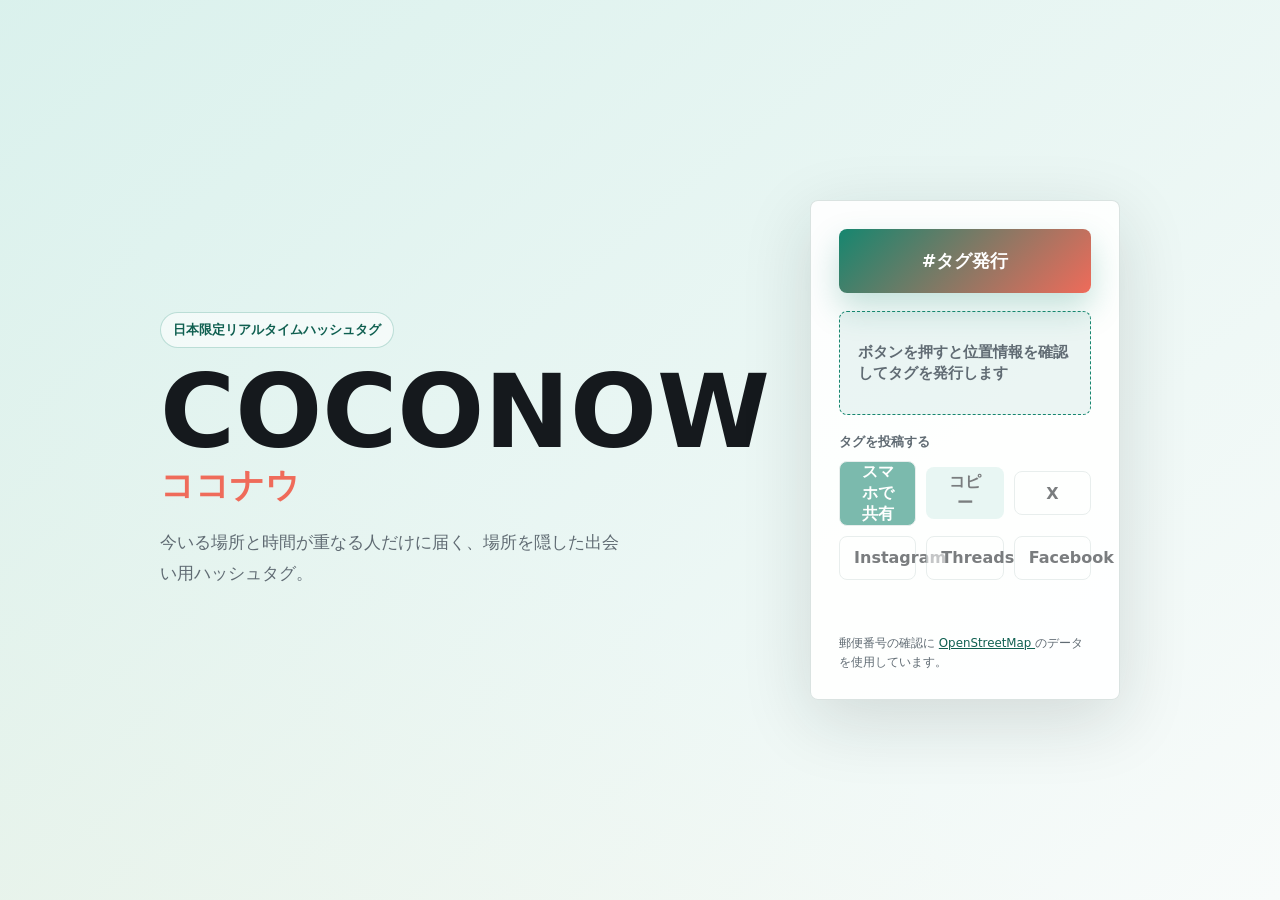
==== work/index.html @ 006423c8 "Improve sharing buttons and harden worker timestamp" ====
<!doctype html>
<html lang="ja">
  <head>
    <meta charset="UTF-8" />
    <meta name="viewport" content="width=device-width, initial-scale=1.0" />
    <title>COCONOW - ココナウ</title>
    <link rel="stylesheet" href="./styles.css" />
  </head>
  <body>
    <main class="app-shell">
      <section class="hero" aria-labelledby="app-title">
        <p class="eyebrow">日本限定リアルタイムハッシュタグ</p>
        <h1 id="app-title">
          <span>COCONOW</span>
          <small>ココナウ</small>
        </h1>
        <p class="lead">
          今いる場所と時間が重なる人だけに届く、場所を隠した出会い用ハッシュタグ。
        </p>
      </section>

      <section class="generator" aria-label="ハッシュタグ発行">
        <button class="primary-button" id="issueButton" type="button">
          #タグ発行
        </button>

        <output class="tag-output" id="tagOutput" aria-live="polite">
          <span>ボタンを押すと位置情報を確認してタグを発行します</span>
        </output>

        <div class="postal-panel" id="postalPanel" hidden>
          <label class="field">
            <span>検出エリア（郵便番号の上6桁）</span>
            <input
              id="postalArea"
              type="text"
              inputmode="numeric"
              autocomplete="postal-code"
              placeholder="例: 556000"
              maxlength="7"
            />
          </label>
          <button class="secondary-button" id="reissueButton" type="button">
            修正して再発行
          </button>
        </div>

        <div class="actions" id="actions">
          <p class="actions-title">タグを投稿する</p>
          <button class="share-button primary-share" data-share="native" type="button" disabled>
            スマホで共有
          </button>
          <button class="copy-button" id="copyButton" type="button" disabled>コピー</button>
          <button class="share-button" data-share="x" type="button" disabled>X</button>
          <button class="share-button" data-share="instagram" type="button" disabled>Instagram</button>
          <button class="share-button" data-share="threads" type="button" disabled>Threads</button>
          <button class="share-button" data-share="facebook" type="button" disabled>Facebook</button>
        </div>

        <p id="message" class="message" role="status" aria-live="polite"></p>

        <p class="attribution">
          郵便番号の確認に
          <a href="https://www.openstreetmap.org/copyright" target="_blank" rel="noreferrer">
            OpenStreetMap
          </a>
          のデータを使用しています。
        </p>
      </section>
    </main>

    <script src="./app.js"></script>
  </body>
</html>
---- work/styles.css ----
:root {
  color-scheme: light;
  --ink: #15191d;
  --muted: #606b73;
  --line: #d8e2e0;
  --paper: #f8fbfa;
  --surface: rgba(255, 255, 255, 0.9);
  --green: #16866f;
  --green-dark: #0f5f50;
  --coral: #ef6b5a;
  --aqua: #d7f0eb;
  --yellow: #f4c65f;
  --shadow: 0 20px 70px rgba(20, 33, 37, 0.14);
  font-family:
    "Hiragino Kaku Gothic ProN", "Yu Gothic", "Meiryo", system-ui, sans-serif;
}

* {
  box-sizing: border-box;
}

body {
  min-height: 100vh;
  margin: 0;
  color: var(--ink);
  background:
    linear-gradient(140deg, rgba(215, 240, 235, 0.9), rgba(248, 251, 250, 0.72)),
    linear-gradient(35deg, rgba(244, 198, 95, 0.26), transparent 42%),
    var(--paper);
}

button,
input {
  font: inherit;
}

.app-shell {
  width: min(960px, calc(100% - 32px));
  min-height: 100vh;
  margin: 0 auto;
  display: grid;
  grid-template-columns: 0.9fr 1.1fr;
  gap: 40px;
  align-items: center;
  padding: 48px 0;
}

.hero {
  display: grid;
  gap: 18px;
}

.eyebrow {
  width: fit-content;
  margin: 0;
  padding: 8px 12px;
  border: 1px solid rgba(22, 134, 111, 0.25);
  border-radius: 999px;
  color: var(--green-dark);
  background: rgba(255, 255, 255, 0.58);
  font-size: 0.84rem;
  font-weight: 800;
}

h1 {
  display: grid;
  gap: 6px;
  margin: 0;
  letter-spacing: 0;
}

h1 span {
  font-size: clamp(3.4rem, 9vw, 6.4rem);
  line-height: 0.9;
}

h1 small {
  color: var(--coral);
  font-size: clamp(1.5rem, 3vw, 2.1rem);
  font-weight: 900;
}

.lead {
  max-width: 29rem;
  margin: 0;
  color: var(--muted);
  font-size: 1.05rem;
  line-height: 1.8;
}

.generator {
  display: grid;
  gap: 18px;
  padding: 28px;
  border: 1px solid rgba(216, 226, 224, 0.95);
  border-radius: 8px;
  background: var(--surface);
  box-shadow: var(--shadow);
}

.primary-button,
.secondary-button,
.copy-button,
.share-button {
  min-height: 52px;
  border: 0;
  border-radius: 8px;
  padding: 0 18px;
  cursor: pointer;
  font-weight: 900;
  transition:
    transform 160ms ease,
    box-shadow 160ms ease,
    background 160ms ease;
}

.primary-button {
  width: 100%;
  min-height: 64px;
  color: #fff;
  background: linear-gradient(135deg, var(--green), var(--coral));
  box-shadow: 0 15px 32px rgba(22, 134, 111, 0.25);
  font-size: 1.1rem;
}

.secondary-button,
.copy-button,
.share-button {
  color: var(--ink);
  background: var(--aqua);
}

.share-button {
  min-height: 44px;
  padding: 0 14px;
  background: #fff;
  border: 1px solid var(--line);
}

button:hover:not(:disabled) {
  transform: translateY(-1px);
}

button:disabled {
  cursor: not-allowed;
  opacity: 0.56;
}

.tag-output {
  display: grid;
  place-items: center start;
  min-height: 104px;
  padding: 18px;
  border: 1px dashed var(--green);
  border-radius: 8px;
  color: var(--green-dark);
  background: rgba(22, 134, 111, 0.08);
  font-size: clamp(1rem, 2.4vw, 1.35rem);
  font-weight: 900;
  overflow-wrap: anywhere;
}

.tag-output span {
  color: var(--muted);
  font-size: 0.96rem;
  font-weight: 700;
}

.postal-panel {
  display: grid;
  grid-template-columns: minmax(0, 1fr) auto;
  gap: 12px;
  align-items: end;
}

.postal-panel[hidden] {
  display: none;
}

.field span {
  display: block;
  margin-bottom: 8px;
  color: var(--muted);
  font-size: 0.82rem;
  font-weight: 800;
}

.field input {
  width: 100%;
  height: 52px;
  border: 1px solid var(--line);
  border-radius: 8px;
  padding: 0 14px;
  color: var(--ink);
  background: #fff;
  outline: none;
}

.field input:focus {
  border-color: var(--green);
  box-shadow: 0 0 0 3px rgba(22, 134, 111, 0.18);
}

.actions {
  display: grid;
  grid-template-columns: repeat(3, minmax(0, 1fr));
  gap: 10px;
  align-items: center;
}

.actions-title {
  grid-column: 1 / -1;
  margin: 0;
  color: var(--muted);
  font-size: 0.82rem;
  font-weight: 800;
}

.primary-share {
  color: #fff;
  background: var(--green);
}

.message {
  min-height: 1.5em;
  margin: 0;
  color: var(--muted);
  font-size: 0.92rem;
  line-height: 1.6;
}

.attribution {
  margin: -4px 0 0;
  color: var(--muted);
  font-size: 0.74rem;
  line-height: 1.6;
}

.attribution a {
  color: var(--green-dark);
}

@media (max-width: 820px) {
  .app-shell {
    grid-template-columns: 1fr;
    gap: 28px;
    align-items: start;
    padding: 32px 0;
  }

  h1 span {
    font-size: clamp(3rem, 17vw, 5.2rem);
  }
}

@media (max-width: 560px) {
  .app-shell {
    width: min(100% - 20px, 960px);
  }

  .generator {
    padding: 18px;
  }

  .postal-panel {
    grid-template-columns: 1fr;
  }

  .secondary-button,
  .copy-button,
  .share-button {
    width: 100%;
  }

  .actions {
    grid-template-columns: 1fr 1fr;
  }

  .primary-share {
    grid-column: 1 / -1;
  }

  .share-button,
  .copy-button {
    min-height: 48px;
    padding: 0 10px;
    font-size: 0.92rem;
  }
}
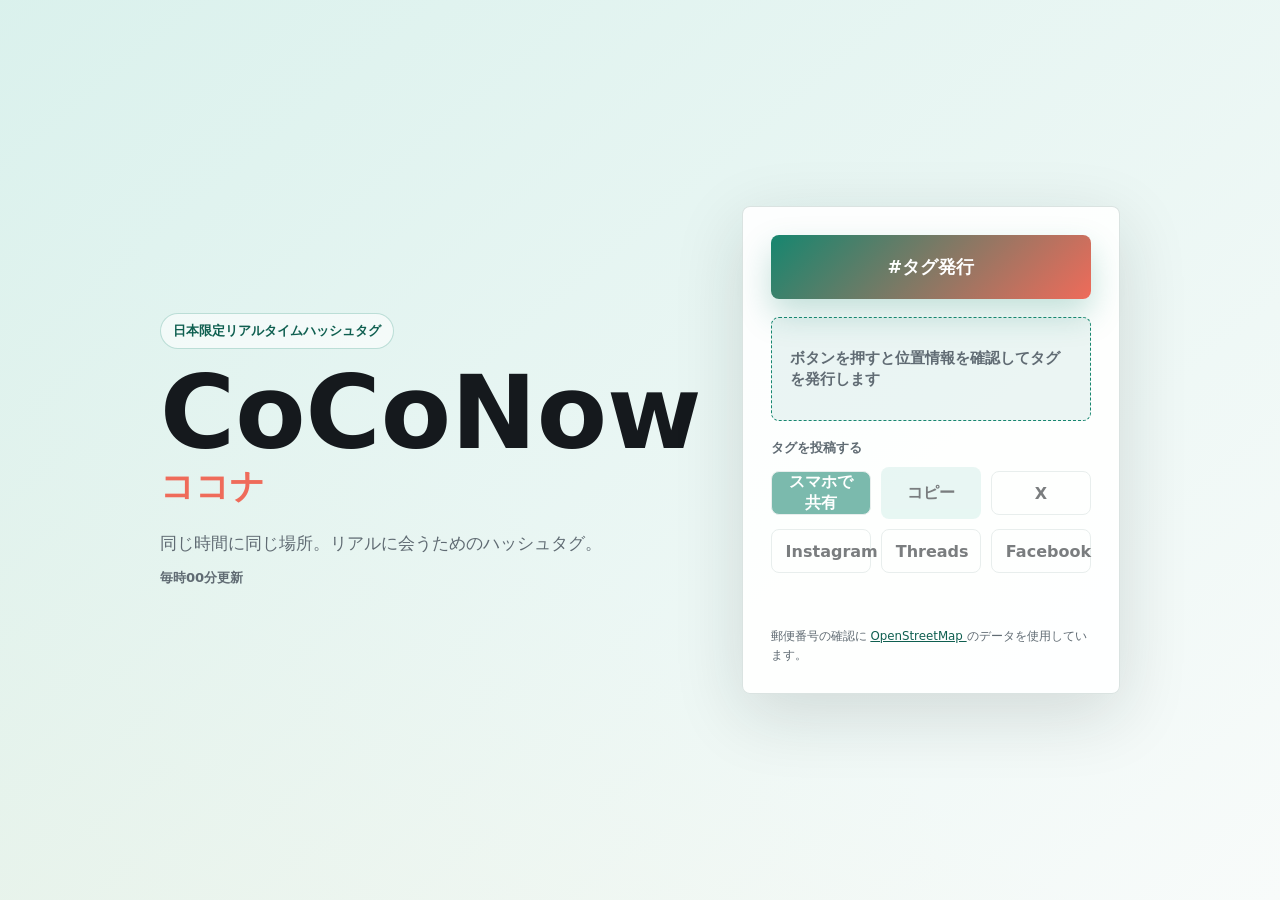
==== commit 7b7408d6: "Rename app to CoCoNow" ====
--- a/work/index.html
+++ b/work/index.html
@@ -3,7 +3,7 @@
   <head>
     <meta charset="UTF-8" />
     <meta name="viewport" content="width=device-width, initial-scale=1.0" />
-    <title>COCONOW - ココナウ</title>
+    <title>CoCoNow-ココナ-</title>
     <link rel="stylesheet" href="./styles.css" />
   </head>
   <body>
@@ -11,12 +11,11 @@
       <section class="hero" aria-labelledby="app-title">
         <p class="eyebrow">日本限定リアルタイムハッシュタグ</p>
         <h1 id="app-title">
-          <span>COCONOW</span>
-          <small>ココナウ</small>
+          <span>CoCoNow</span>
+          <small>ココナ</small>
         </h1>
-        <p class="lead">
-          今いる場所と時間が重なる人だけに届く、場所を隠した出会い用ハッシュタグ。
-        </p>
+        <p class="lead">同じ時間に同じ場所。リアルに会うためのハッシュタグ。</p>
+        <p class="update-note">毎時00分更新</p>
       </section>
 
       <section class="generator" aria-label="ハッシュタグ発行">
--- a/work/styles.css
+++ b/work/styles.css
@@ -88,6 +88,13 @@
   line-height: 1.8;
 }
 
+.update-note {
+  margin: -8px 0 0;
+  color: var(--muted);
+  font-size: 0.82rem;
+  font-weight: 800;
+}
+
 .generator {
   display: grid;
   gap: 18px;
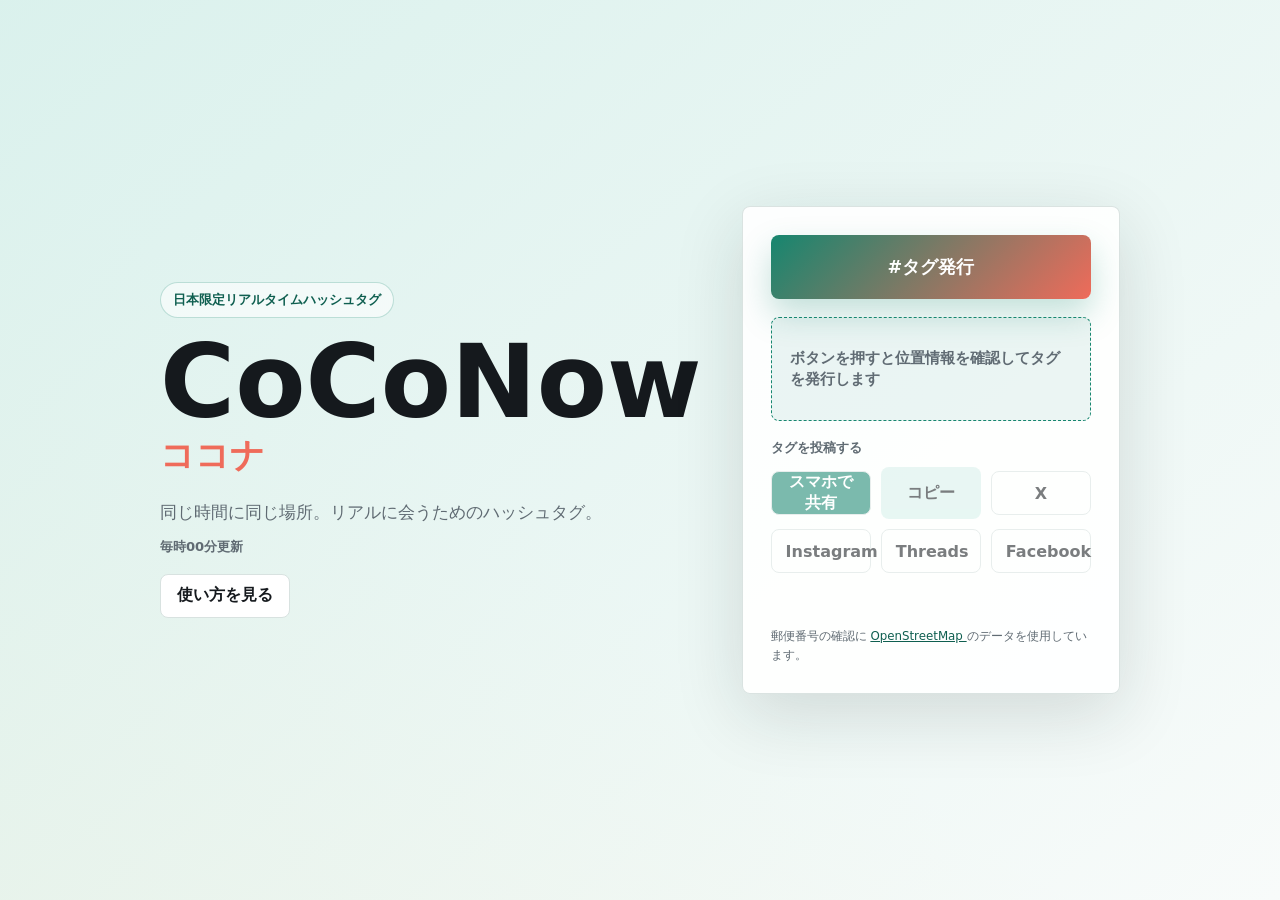
==== commit 83cd12b2: "Update share text" ====
--- a/work/index.html
+++ b/work/index.html
@@ -3,7 +3,7 @@
   <head>
     <meta charset="UTF-8" />
     <meta name="viewport" content="width=device-width, initial-scale=1.0" />
-    <title>CoCoNow-ココナ-</title>
+    <title>CoCoNow-ココナ- | タグ発行</title>
     <link rel="stylesheet" href="./styles.css" />
   </head>
   <body>
@@ -16,6 +16,7 @@
         </h1>
         <p class="lead">同じ時間に同じ場所。リアルに会うためのハッシュタグ。</p>
         <p class="update-note">毎時00分更新</p>
+        <a class="text-link" href="./howto.html">使い方を見る</a>
       </section>
 
       <section class="generator" aria-label="ハッシュタグ発行">
@@ -35,7 +36,7 @@
               type="text"
               inputmode="numeric"
               autocomplete="postal-code"
-              placeholder="例: 556000"
+              placeholder="例: 530000"
               maxlength="7"
             />
           </label>
--- a/work/styles.css
+++ b/work/styles.css
@@ -45,9 +45,25 @@
   padding: 48px 0;
 }
 
+.landing-shell {
+  width: min(960px, calc(100% - 32px));
+  min-height: 100vh;
+  margin: 0 auto;
+  display: grid;
+  gap: 32px;
+  align-content: start;
+  padding: 48px 0;
+}
+
 .hero {
   display: grid;
   gap: 18px;
+}
+
+.landing-hero {
+  display: grid;
+  gap: 18px;
+  padding-top: 18px;
 }
 
 .eyebrow {
@@ -95,6 +111,67 @@
   font-weight: 800;
 }
 
+.primary-link,
+.secondary-link,
+.text-link {
+  width: fit-content;
+  min-height: 44px;
+  display: inline-grid;
+  place-items: center;
+  border-radius: 8px;
+  padding: 0 16px;
+  color: inherit;
+  font-weight: 900;
+  text-decoration: none;
+}
+
+.primary-link {
+  min-height: 56px;
+  color: #fff;
+  background: linear-gradient(135deg, var(--green), var(--coral));
+  box-shadow: 0 15px 32px rgba(22, 134, 111, 0.25);
+}
+
+.secondary-link,
+.text-link {
+  border: 1px solid var(--line);
+  background: #fff;
+}
+
+.guide {
+  display: grid;
+  gap: 18px;
+  padding: 28px;
+  border: 1px solid rgba(216, 226, 224, 0.95);
+  border-radius: 8px;
+  background: var(--surface);
+  box-shadow: var(--shadow);
+}
+
+.guide h2 {
+  margin: 0;
+  font-size: clamp(1.5rem, 4vw, 2.2rem);
+  line-height: 1.25;
+}
+
+.scenario {
+  margin: 0;
+  color: var(--green-dark);
+  font-weight: 900;
+  line-height: 1.8;
+}
+
+.steps {
+  margin: 0;
+  padding-left: 1.35rem;
+  color: var(--muted);
+  line-height: 1.9;
+}
+
+.steps li + li {
+  margin-top: 12px;
+}
+
 .generator {
   display: grid;
   gap: 18px;
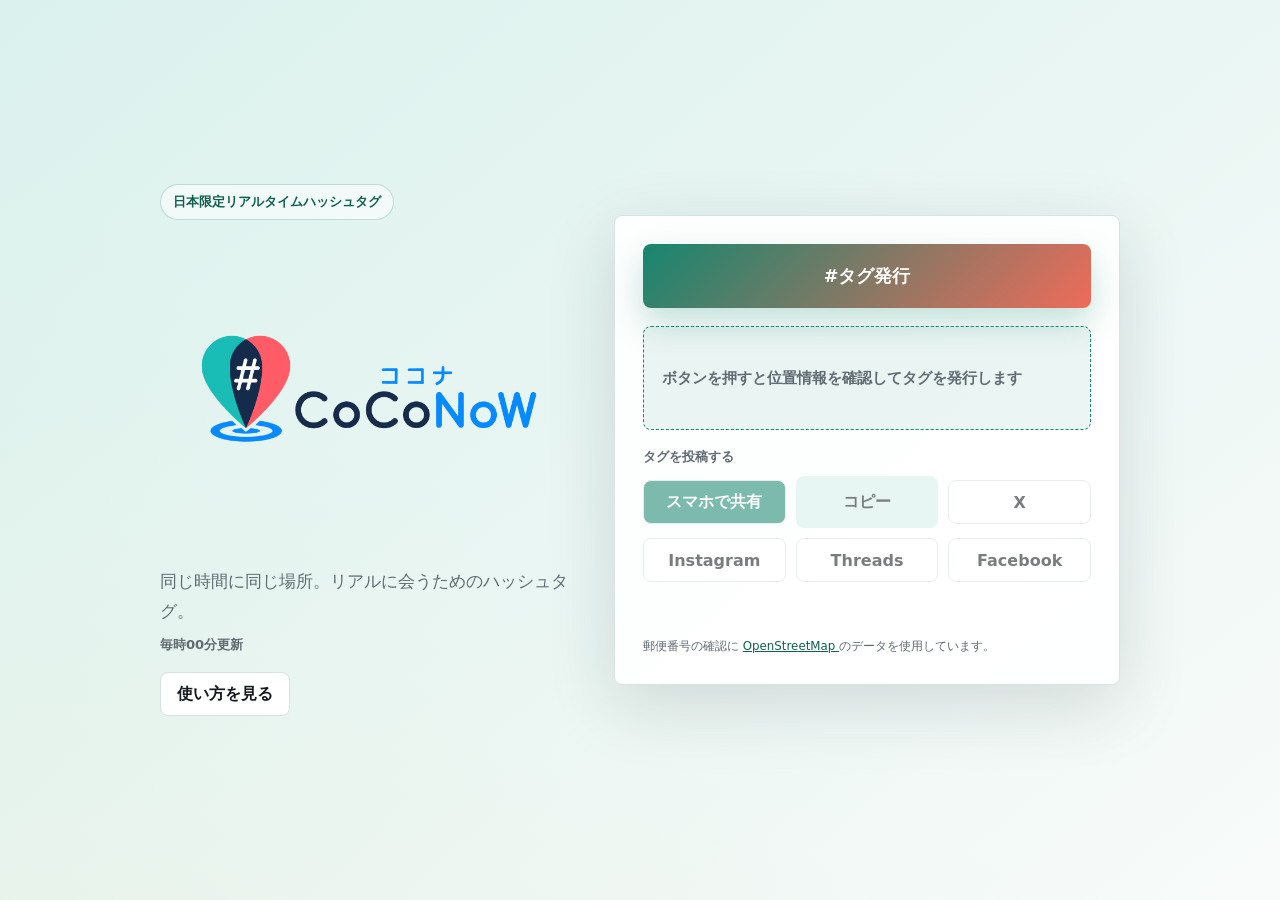
==== commit 7d2e06cf: "Add CoCoNoW logo assets and update branding" ====
--- a/work/index.html
+++ b/work/index.html
@@ -3,16 +3,19 @@
   <head>
     <meta charset="UTF-8" />
     <meta name="viewport" content="width=device-width, initial-scale=1.0" />
-    <title>CoCoNow-ココナ- | タグ発行</title>
+    <title>CoCoNoW-ココナ- | タグ発行</title>
     <link rel="stylesheet" href="./styles.css" />
   </head>
   <body>
     <main class="app-shell">
       <section class="hero" aria-labelledby="app-title">
         <p class="eyebrow">日本限定リアルタイムハッシュタグ</p>
-        <h1 id="app-title">
-          <span>CoCoNow</span>
-          <small>ココナ</small>
+        <h1 id="app-title" class="brand-title">
+          <img
+            class="brand-logo brand-logo-horizontal"
+            src="./assets/brand/coconow-logo-horizontal.png"
+            alt="CoCoNoW ココナ"
+          />
         </h1>
         <p class="lead">同じ時間に同じ場所。リアルに会うためのハッシュタグ。</p>
         <p class="update-note">毎時00分更新</p>
--- a/work/styles.css
+++ b/work/styles.css
@@ -55,6 +55,16 @@
   padding: 48px 0;
 }
 
+.comic-shell {
+  width: min(1040px, calc(100% - 32px));
+  min-height: 100vh;
+  margin: 0 auto;
+  display: grid;
+  gap: 28px;
+  align-content: start;
+  padding: 40px 0 56px;
+}
+
 .hero {
   display: grid;
   gap: 18px;
@@ -64,6 +74,11 @@
   display: grid;
   gap: 18px;
   padding-top: 18px;
+}
+
+.comic-head {
+  display: grid;
+  gap: 16px;
 }
 
 .eyebrow {
@@ -96,6 +111,38 @@
   font-weight: 900;
 }
 
+.brand-title {
+  width: min(100%, 440px);
+}
+
+.brand-title-guide {
+  width: min(100%, 300px);
+}
+
+.brand-logo {
+  display: block;
+  width: 100%;
+  height: auto;
+}
+
+.brand-logo-horizontal {
+  max-width: min(100%, 430px);
+}
+
+.brand-logo-stacked {
+  max-width: min(100%, 250px);
+}
+
+.brand-title-guide small {
+  width: fit-content;
+  margin-top: 4px;
+  padding: 6px 12px;
+  border-radius: 999px;
+  color: var(--green-dark);
+  background: rgba(255, 255, 255, 0.72);
+  font-size: 1rem;
+}
+
 .lead {
   max-width: 29rem;
   margin: 0;
@@ -172,6 +219,276 @@
   margin-top: 12px;
 }
 
+.comic-strip {
+  display: grid;
+  gap: 20px;
+}
+
+.image-panel {
+  position: relative;
+  overflow: hidden;
+  border: 3px solid var(--ink);
+  border-radius: 8px;
+  background: #fff;
+  box-shadow: 8px 8px 0 rgba(21, 25, 29, 0.12);
+}
+
+.image-panel img {
+  width: 100%;
+  display: block;
+  aspect-ratio: 16 / 9;
+  object-fit: cover;
+}
+
+.panel-caption {
+  display: grid;
+  grid-template-columns: auto minmax(0, 1fr);
+  gap: 14px;
+  align-items: start;
+  padding: 18px;
+  border-bottom: 3px solid var(--ink);
+  background: #fff;
+}
+
+.panel-caption span {
+  min-width: 52px;
+  min-height: 38px;
+  display: grid;
+  place-items: center;
+  border-radius: 999px;
+  color: #fff;
+  background: var(--coral);
+  font-size: 0.78rem;
+  font-weight: 900;
+}
+
+.panel-caption p {
+  margin: 0;
+  font-weight: 900;
+  font-size: clamp(1.04rem, 3.8vw, 1.28rem);
+  line-height: 1.7;
+}
+
+.panel-caption small {
+  display: block;
+  margin-top: 8px;
+  color: var(--muted);
+  font-size: 0.82em;
+  font-weight: 800;
+  line-height: 1.75;
+}
+
+.final-card {
+  display: grid;
+  gap: 18px;
+  justify-items: center;
+  padding: 22px 12px 8px;
+  text-align: center;
+}
+
+.final-card p {
+  margin: 0;
+  font-size: clamp(1.25rem, 4.8vw, 1.8rem);
+  line-height: 1.45;
+  font-weight: 900;
+}
+
+.comic-grid {
+  display: grid;
+  grid-template-columns: repeat(2, minmax(0, 1fr));
+  gap: 16px;
+}
+
+.comic-panel {
+  position: relative;
+  min-height: 280px;
+  display: grid;
+  gap: 14px;
+  align-content: center;
+  overflow: hidden;
+  padding: 24px;
+  border: 3px solid var(--ink);
+  border-radius: 8px;
+  background:
+    repeating-linear-gradient(
+      -18deg,
+      rgba(22, 134, 111, 0.07) 0,
+      rgba(22, 134, 111, 0.07) 7px,
+      transparent 7px,
+      transparent 16px
+    ),
+    #fff;
+  box-shadow: 8px 8px 0 rgba(21, 25, 29, 0.12);
+}
+
+.comic-panel.wide {
+  grid-column: 1 / -1;
+  min-height: 240px;
+}
+
+.panel-label {
+  position: absolute;
+  top: 14px;
+  left: 14px;
+  min-width: 42px;
+  min-height: 34px;
+  display: grid;
+  place-items: center;
+  padding: 0 10px;
+  border: 2px solid var(--ink);
+  border-radius: 999px;
+  color: #fff;
+  background: var(--coral);
+  font-size: 0.78rem;
+  font-weight: 900;
+}
+
+.comic-character {
+  width: 96px;
+  height: 96px;
+  display: grid;
+  place-items: center;
+  justify-self: end;
+  border: 3px solid var(--ink);
+  border-radius: 50%;
+  color: #fff;
+  background: linear-gradient(135deg, var(--green), var(--coral));
+  font-size: 1.25rem;
+  font-weight: 900;
+  box-shadow: 5px 5px 0 rgba(21, 25, 29, 0.16);
+}
+
+.sub-character {
+  width: 82px;
+  height: 82px;
+  justify-self: start;
+  background: linear-gradient(135deg, var(--yellow), var(--green));
+}
+
+.speech {
+  position: relative;
+  margin: 0;
+  padding: 16px 18px;
+  border: 3px solid var(--ink);
+  border-radius: 8px;
+  background: #fff;
+  font-weight: 900;
+  line-height: 1.7;
+}
+
+.speech::after {
+  content: "";
+  position: absolute;
+  right: 28px;
+  bottom: -16px;
+  width: 24px;
+  height: 24px;
+  border-right: 3px solid var(--ink);
+  border-bottom: 3px solid var(--ink);
+  background: #fff;
+  transform: rotate(45deg);
+}
+
+.speech.big {
+  max-width: 620px;
+  font-size: clamp(1.15rem, 3vw, 1.8rem);
+}
+
+.caption {
+  margin: 0;
+  color: var(--muted);
+  font-size: 0.94rem;
+  font-weight: 800;
+  line-height: 1.7;
+}
+
+.phone-art,
+.post-card,
+.search-art {
+  width: min(100%, 300px);
+  min-height: 122px;
+  display: grid;
+  gap: 8px;
+  place-content: center;
+  justify-self: center;
+  border: 3px solid var(--ink);
+  border-radius: 8px;
+  background: var(--aqua);
+  box-shadow: 6px 6px 0 rgba(21, 25, 29, 0.12);
+  text-align: center;
+}
+
+.phone-art span {
+  font-size: 3rem;
+  line-height: 1;
+  font-weight: 900;
+}
+
+.phone-art b,
+.post-card b,
+.search-art span {
+  font-weight: 900;
+}
+
+.post-card {
+  background: #fff;
+}
+
+.post-card span {
+  color: var(--green-dark);
+  font-weight: 900;
+}
+
+.search-art {
+  position: relative;
+  background: var(--yellow);
+}
+
+.search-art i {
+  width: 48px;
+  height: 48px;
+  justify-self: center;
+  border: 6px solid var(--ink);
+  border-radius: 50%;
+}
+
+.search-art i::after {
+  content: "";
+  position: absolute;
+  width: 34px;
+  height: 7px;
+  margin: 38px 0 0 -3px;
+  background: var(--ink);
+  transform: rotate(42deg);
+}
+
+.caution {
+  background:
+    repeating-linear-gradient(
+      18deg,
+      rgba(239, 107, 90, 0.09) 0,
+      rgba(239, 107, 90, 0.09) 8px,
+      transparent 8px,
+      transparent 17px
+    ),
+    #fff;
+}
+
+.impact {
+  margin: 0;
+  font-size: clamp(2rem, 7vw, 4rem);
+  line-height: 1.05;
+  font-weight: 900;
+}
+
+.finale {
+  justify-items: start;
+  background:
+    radial-gradient(circle at 14% 30%, rgba(244, 198, 95, 0.5), transparent 22%),
+    radial-gradient(circle at 86% 26%, rgba(239, 107, 90, 0.24), transparent 22%),
+    #fff;
+}
+
 .generator {
   display: grid;
   gap: 18px;
@@ -244,6 +561,17 @@
   overflow-wrap: anywhere;
 }
 
+.tag-output.is-copyable {
+  cursor: pointer;
+  border-style: solid;
+}
+
+.tag-output.is-copyable:hover,
+.tag-output.is-copyable:focus {
+  box-shadow: 0 0 0 3px rgba(22, 134, 111, 0.18);
+  outline: none;
+}
+
 .tag-output span {
   color: var(--muted);
   font-size: 0.96rem;
@@ -332,6 +660,23 @@
     padding: 32px 0;
   }
 
+  .comic-grid {
+    grid-template-columns: 1fr;
+  }
+
+  .comic-panel.wide {
+    grid-column: auto;
+  }
+
+  .panel-caption {
+    grid-template-columns: 1fr;
+    align-items: start;
+  }
+
+  .panel-caption span {
+    width: fit-content;
+  }
+
   h1 span {
     font-size: clamp(3rem, 17vw, 5.2rem);
   }
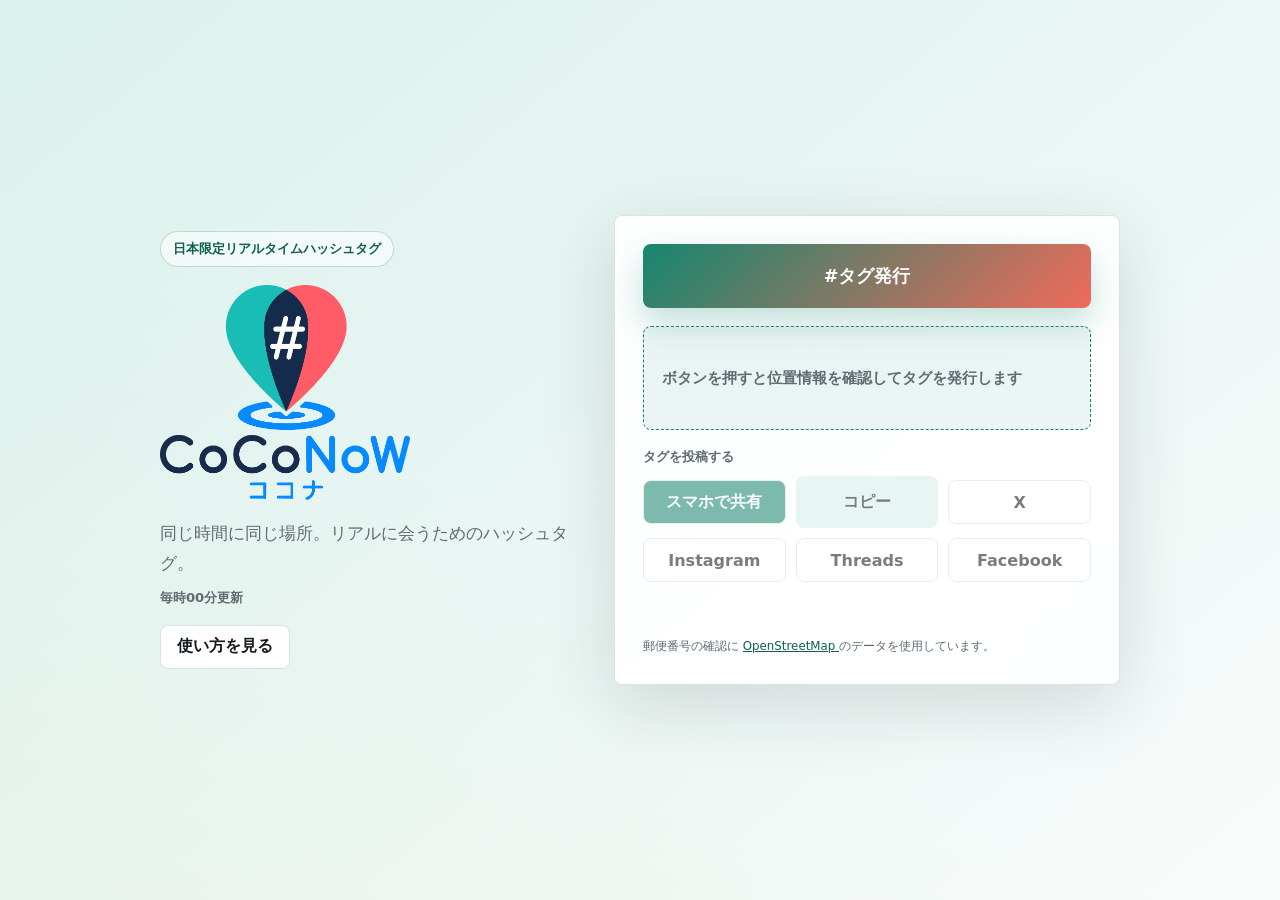
==== commit b7d6ecf9: "Adjust logo placement and crop brand assets" ====
--- a/work/index.html
+++ b/work/index.html
@@ -12,8 +12,8 @@
         <p class="eyebrow">日本限定リアルタイムハッシュタグ</p>
         <h1 id="app-title" class="brand-title">
           <img
-            class="brand-logo brand-logo-horizontal"
-            src="./assets/brand/coconow-logo-horizontal.png"
+            class="brand-logo brand-logo-stacked"
+            src="./assets/brand/coconow-logo-stacked.png"
             alt="CoCoNoW ココナ"
           />
         </h1>
--- a/work/styles.css
+++ b/work/styles.css
@@ -116,7 +116,7 @@
 }
 
 .brand-title-guide {
-  width: min(100%, 300px);
+  width: min(100%, 430px);
 }
 
 .brand-logo {
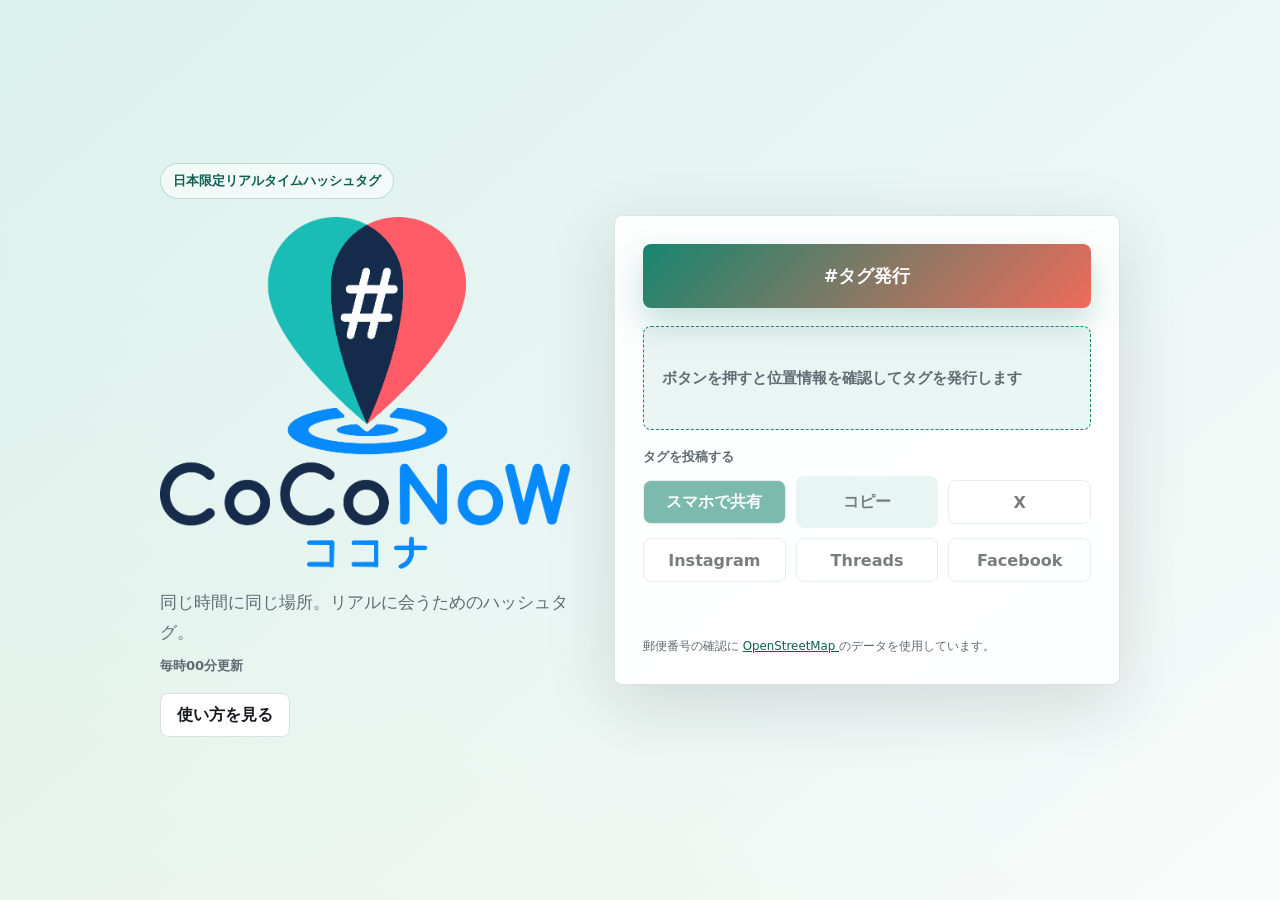
==== commit d21b6dec: "Use horizontal logo on mobile home page" ====
--- a/work/index.html
+++ b/work/index.html
@@ -12,8 +12,13 @@
         <p class="eyebrow">日本限定リアルタイムハッシュタグ</p>
         <h1 id="app-title" class="brand-title">
           <img
-            class="brand-logo brand-logo-stacked"
+            class="brand-logo brand-logo-stacked brand-logo-desktop"
             src="./assets/brand/coconow-logo-stacked.png"
+            alt="CoCoNoW ココナ"
+          />
+          <img
+            class="brand-logo brand-logo-horizontal brand-logo-mobile"
+            src="./assets/brand/coconow-logo-horizontal.png"
             alt="CoCoNoW ココナ"
           />
         </h1>
--- a/work/styles.css
+++ b/work/styles.css
@@ -112,11 +112,15 @@
 }
 
 .brand-title {
-  width: min(100%, 440px);
+  width: min(100%, 520px);
 }
 
 .brand-title-guide {
-  width: min(100%, 430px);
+  display: flex;
+  flex-wrap: wrap;
+  gap: 10px 14px;
+  align-items: flex-end;
+  width: min(100%, 620px);
 }
 
 .brand-logo {
@@ -125,22 +129,24 @@
   height: auto;
 }
 
+.brand-logo-mobile {
+  display: none;
+}
+
 .brand-logo-horizontal {
-  max-width: min(100%, 430px);
+  max-width: min(72vw, 430px);
 }
 
 .brand-logo-stacked {
-  max-width: min(100%, 250px);
-}
-
-.brand-title-guide small {
-  width: fit-content;
-  margin-top: 4px;
-  padding: 6px 12px;
-  border-radius: 999px;
+  max-width: min(100%, 410px);
+}
+
+.guide-title-text {
   color: var(--green-dark);
-  background: rgba(255, 255, 255, 0.72);
-  font-size: 1rem;
+  font-size: clamp(1.45rem, 4vw, 2.2rem);
+  font-weight: 900;
+  line-height: 1.1;
+  white-space: nowrap;
 }
 
 .lead {
@@ -660,6 +666,18 @@
     padding: 32px 0;
   }
 
+  .brand-logo-desktop {
+    display: none;
+  }
+
+  .brand-logo-mobile {
+    display: block;
+  }
+
+  .hero .brand-title {
+    width: min(100%, 430px);
+  }
+
   .comic-grid {
     grid-template-columns: 1fr;
   }
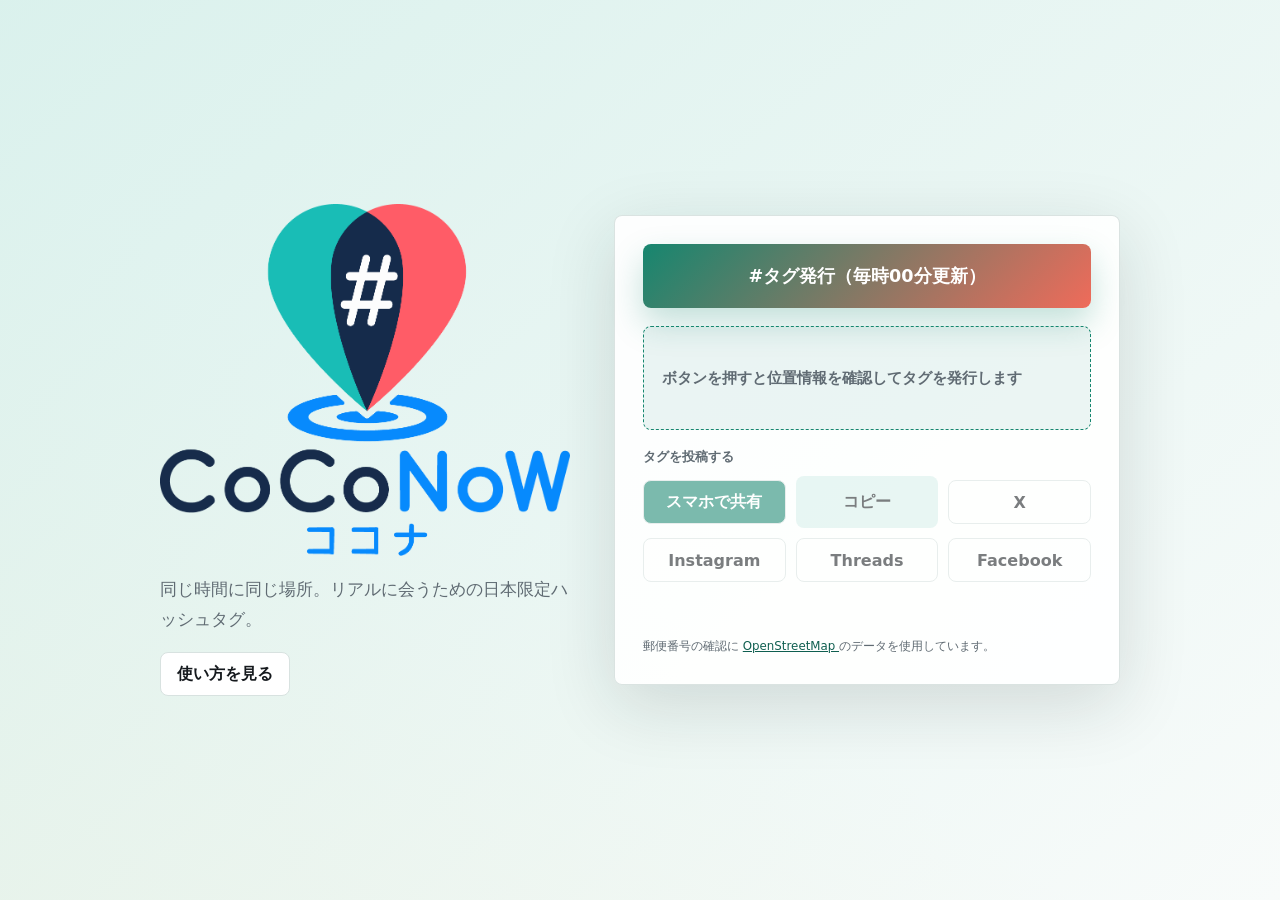
==== commit fc0936df: "Move update note into issue button" ====
--- a/work/index.html
+++ b/work/index.html
@@ -9,7 +9,6 @@
   <body>
     <main class="app-shell">
       <section class="hero" aria-labelledby="app-title">
-        <p class="eyebrow">日本限定リアルタイムハッシュタグ</p>
         <h1 id="app-title" class="brand-title">
           <img
             class="brand-logo brand-logo-stacked brand-logo-desktop"
@@ -22,14 +21,13 @@
             alt="CoCoNoW ココナ"
           />
         </h1>
-        <p class="lead">同じ時間に同じ場所。リアルに会うためのハッシュタグ。</p>
-        <p class="update-note">毎時00分更新</p>
+        <p class="lead">同じ時間に同じ場所。リアルに会うための日本限定ハッシュタグ。</p>
         <a class="text-link" href="./howto.html">使い方を見る</a>
       </section>
 
       <section class="generator" aria-label="ハッシュタグ発行">
         <button class="primary-button" id="issueButton" type="button">
-          #タグ発行
+          #タグ発行（毎時00分更新）
         </button>
 
         <output class="tag-output" id="tagOutput" aria-live="polite">
--- a/work/styles.css
+++ b/work/styles.css
@@ -142,6 +142,8 @@
 }
 
 .guide-title-text {
+  display: inline-block;
+  padding-left: 2px;
   color: var(--green-dark);
   font-size: clamp(1.45rem, 4vw, 2.2rem);
   font-weight: 900;
@@ -155,13 +157,6 @@
   color: var(--muted);
   font-size: 1.05rem;
   line-height: 1.8;
-}
-
-.update-note {
-  margin: -8px 0 0;
-  color: var(--muted);
-  font-size: 0.82rem;
-  font-weight: 800;
 }
 
 .primary-link,
